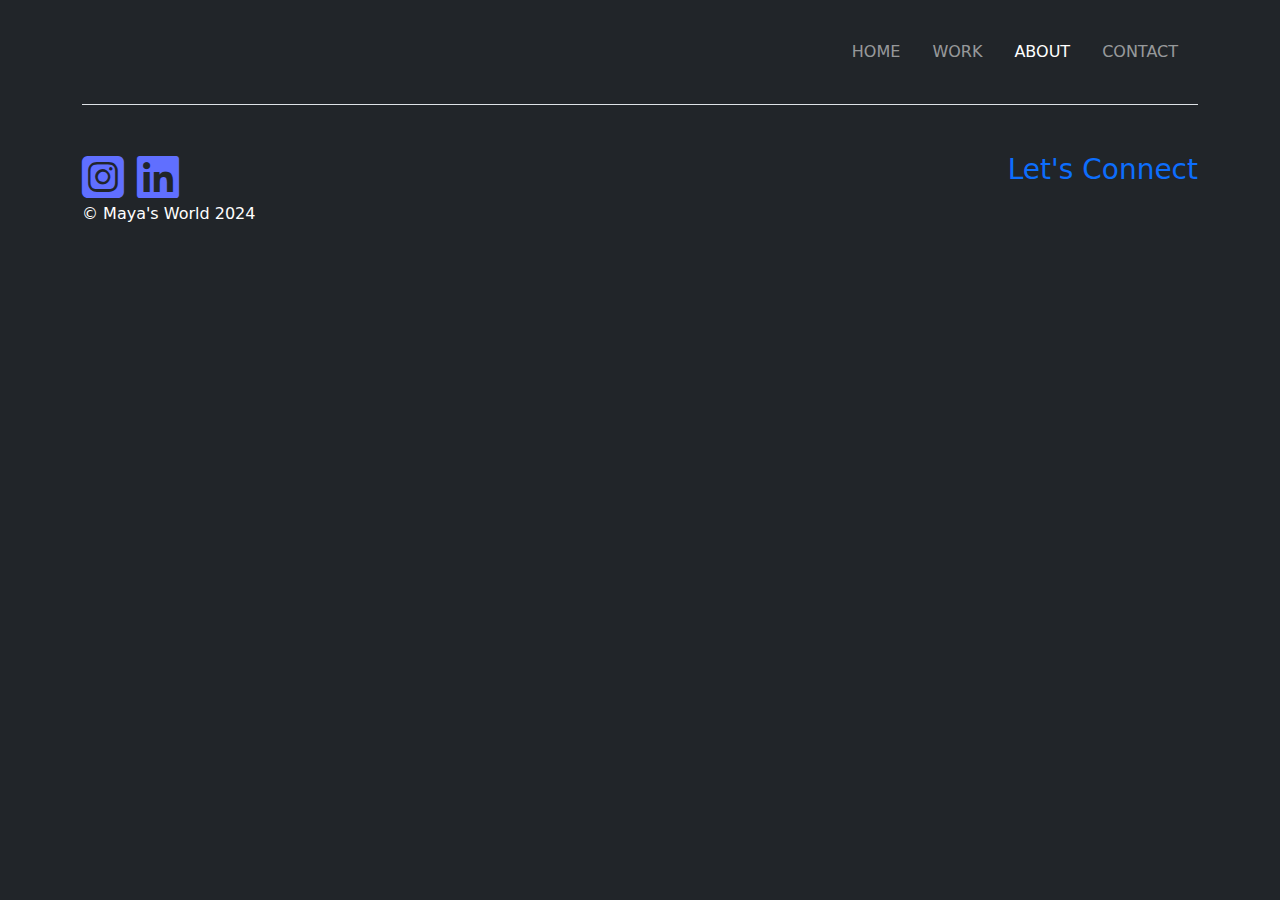
==== about.html @ 2b4720e1 "Adds html base, header and footer to contact, work and about pages" ====
<!doctype html>
<html lang="en">

<head>
    <meta charset="utf-8">
    <meta name="viewport" content="width=device-width, initial-scale=1">
    <title>Maya's World</title>
    <link href="https://cdn.jsdelivr.net/npm/bootstrap@5.3.3/dist/css/bootstrap.min.css" rel="stylesheet"
        integrity="sha384-QWTKZyjpPEjISv5WaRU9OFeRpok6YctnYmDr5pNlyT2bRjXh0JMhjY6hW+ALEwIH" crossorigin="anonymous">
    <!-- CSS Stylesheet link -->
    <link rel="stylesheet" href="css/main.css">
    <!-- Adobe Font Link -->
    <link rel="stylesheet" href="https://use.typekit.net/zvb3gah.css">
    <!-- Font Awesome Icons link -->
    <link rel="stylesheet" href="https://cdnjs.cloudflare.com/ajax/libs/font-awesome/6.5.0/css/all.min.css">
</head>

<!-- REMINDER : COPY AND PASTE TO OTHER HTML WHEN HEADER AND FOOTER ARE DONE -->

<body class="container bg-dark">
    <header>
        <!-- Maya's World Logo -->
        <a href="index.html"><img src="images/" alt=""></a>
        <!-- Navigation for HOME, WORK, ABOUT, and CONTACT pages, does not go to specific project pages -->
        <nav class="navbar navbar-expand-lg navbar-dark bg-dark">
            <div class="container-fluid">
                <!-- LOGO here -->
                <button class="navbar-toggler" type="button" data-bs-toggle="collapse" data-bs-target="#navbarNav"
                    aria-controls="navbarNav" aria-expanded="false" aria-label="Toggle navigation">
                    <span class="navbar-toggler-icon"></span>
                </button>
                <div class="collapse navbar-collapse" id="navbarNav">
                    <ul class="navbar-nav ms-auto">
                        <li class="nav-item">
                            <a class="nav-link" href="index.html">HOME</a>
                        </li>
                        <li class="nav-item">
                            <a class="nav-link ms-3" href="work.html">WORK</a>
                        </li>
                        <li class="nav-item">
                            <a class="nav-link  active  ms-3" aria-current="page" href="about.html">ABOUT</a>
                        </li>
                        <li class="nav-item">
                            <a class="nav-link ms-3" href="contact.html">CONTACT</a>
                        </li>
                    </ul>
                </div>
            </div>
        </nav>
    </header>
    <main>
    </main>
    <footer class="my-4 border-top">
        <div class="row mt-5">
            <div class="col-6">
                <a class="text-decoration-none socials" href="https://www.instagram.com/mayasworld.ca">
                    <i class="fa-brands fa-square-instagram  display-5 me-2 "></i>
                </a>
                <a class="text-decoration-none  socials" href="https://www.linkedin.com/in/maya-querido-194001239/">
                    <i class="fa-brands fa-linkedin display-5 me-2 "></i>
                </a>
                <p class="text-white copy">&copy Maya's World 2024</p>
            </div>
            <div class="col-6 d-flex justify-content-end">
                <a href="contact.html" class="text-decoration-none connect ">
                    <h3 class=" h3 ms-auto">Let's <span class="char1">C</span>onnect
                    </h3>
                </a>
            </div>
        </div>
    </footer>
    <script src="https://cdn.jsdelivr.net/npm/bootstrap@5.3.3/dist/js/bootstrap.bundle.min.js"
        integrity="sha384-YvpcrYf0tY3lHB60NNkmXc5s9fDVZLESaAA55NDzOxhy9GkcIdslK1eN7N6jIeHz" crossorigin="anonymous">
    </script>
</body>

</html>
---- css/main.css ----
/* BOOTSTRAP STYLES */

:root {
  --bs-primary: #606fff;
  --bs-secondary: #f1f2f2;
}

.nav-link.active,
.fa-brands {
  color: var(--bs-primary);
}

.text-white {
  color: var(--bs-secondary);
}

.h3 {
  font-weight: 400;
}
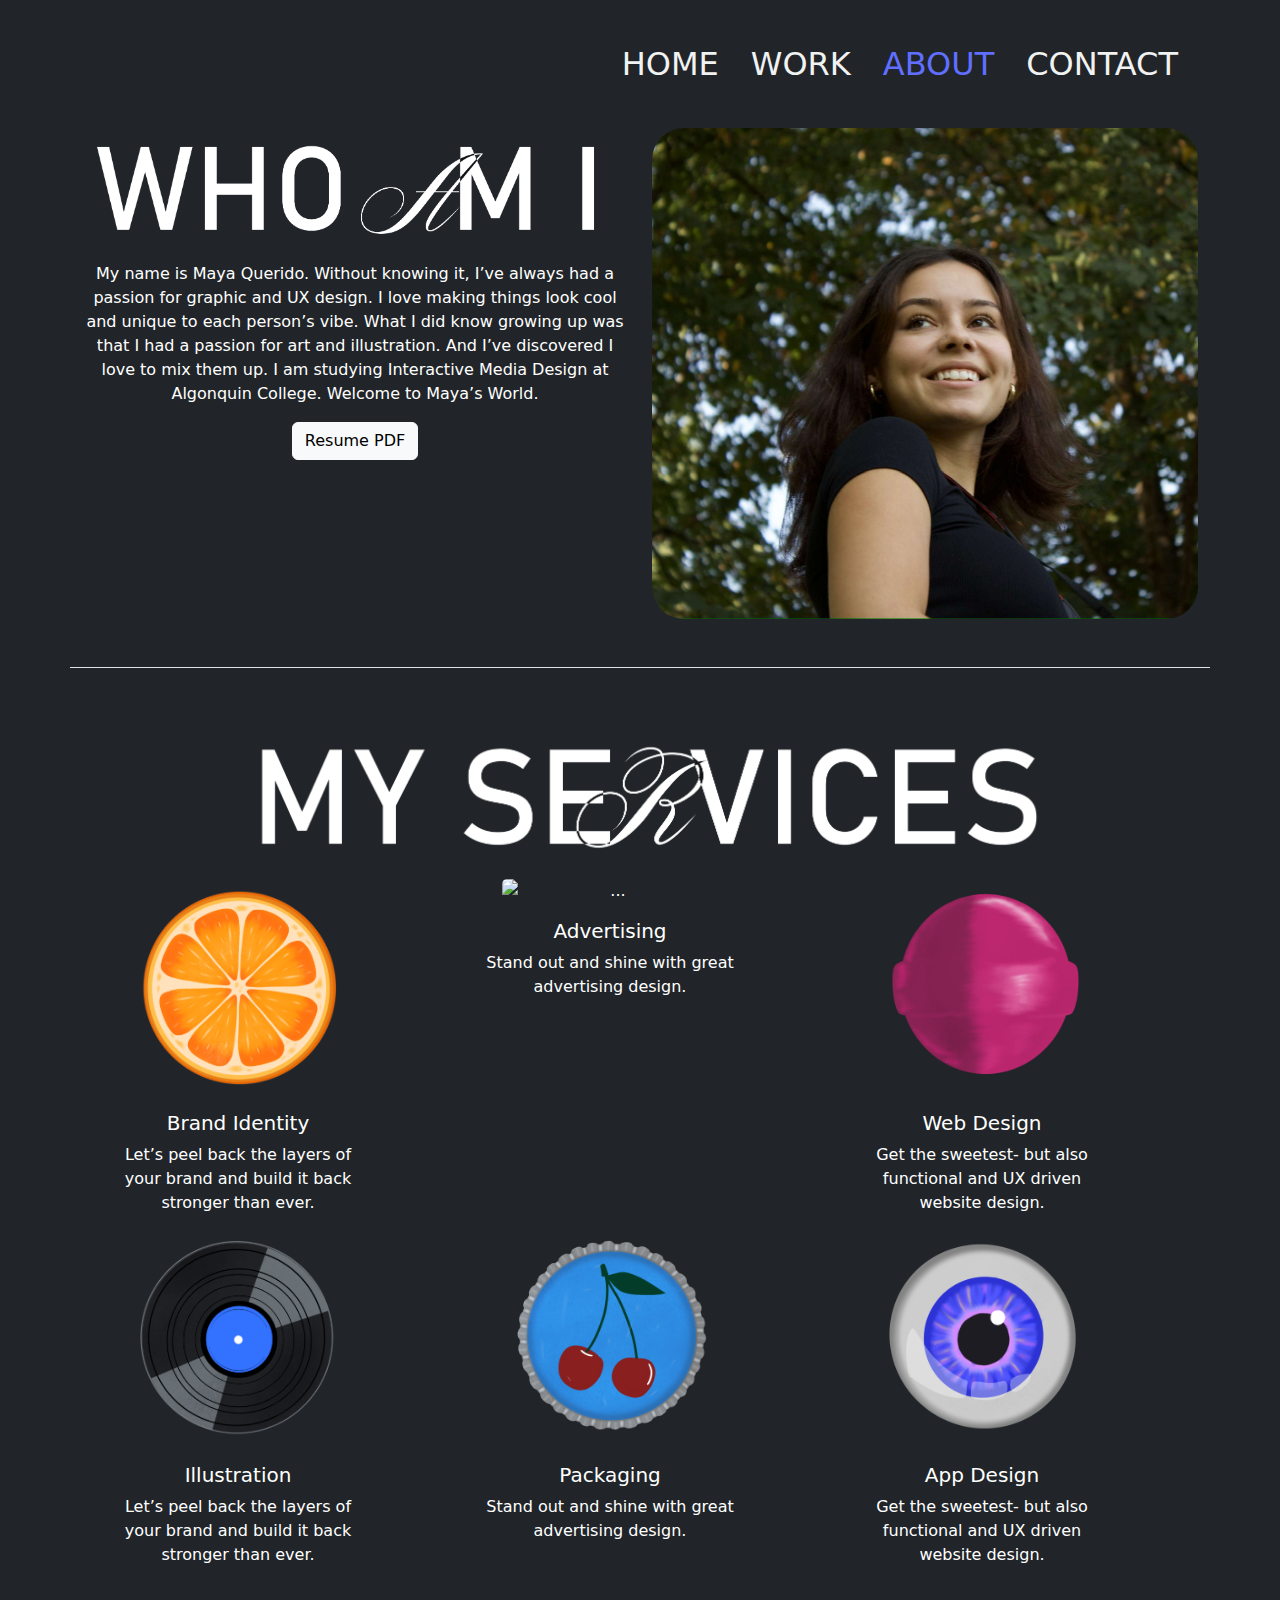
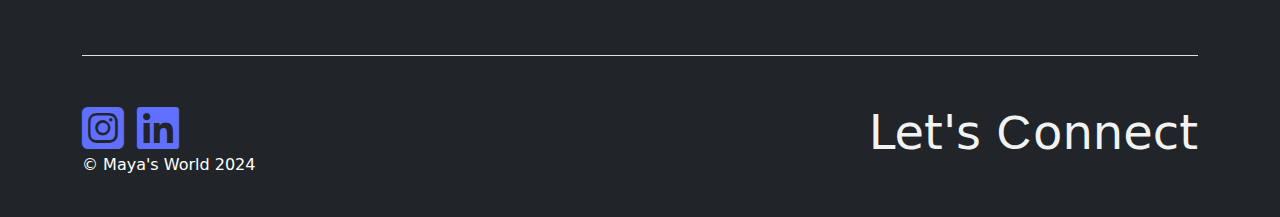
==== commit fe90ffe9: "Adds about me bio and my services section" ====
--- a/about.html
+++ b/about.html
@@ -49,6 +49,100 @@
         </nav>
     </header>
     <main>
+
+        <!-- Bio and Headshot -->
+        <div class="row mt-4 pb-2 border-bottom pb-5">
+            <div class="col-6 text-center">
+                <img class="img-fluid" src="images/who-am-i.png" alt="">
+                <p class="about-me text-white">My name is Maya Querido. Without knowing it, I’ve always had a passion
+                    for graphic
+                    and UX design. I
+                    love making things look cool and unique to each person’s vibe. What I did know growing up was that I
+                    had a passion for art and illustration. And I’ve discovered I love to mix them up. I am studying
+                    Interactive Media Design at Algonquin College. Welcome to Maya’s World. </p>
+                <a href="images/resume.pdf" target="_blank">
+                    <button class="btn btn-light resume">Resume PDF</button>
+                </a>
+            </div>
+            <div class="col-6">
+                <img class="img-fluid rounded-5" src="images/headshot.JPG" alt="Headshot of Maya Querido">
+            </div>
+        </div>
+
+        <!-- My Services Cards -->
+        <div class="d-flex justify-content-center">
+            <div class="container">
+                <div class="row text-center py-5 gx-4">
+                    <div class="col-12">
+                        <img class="w-75" src="images/services.png" alt="">
+                    </div>
+                    <!-- Brand Identity -->
+                    <div class="col-4">
+                        <div class="card bg-transparent text-white border-0" style="width: 18rem;">
+                            <img src="images/brand-identity.png" class="card-img-top mx-auto d-block w-75" alt="...">
+                            <div class="card-body">
+                                <h5 class="card-title">Brand Identity</h5>
+                                <p class="card-text">Let’s peel back the layers of your brand and build it back stronger
+                                    than ever.</p>
+                            </div>
+                        </div>
+                    </div>
+                    <!-- Advertising -->
+                    <div class="col-4">
+                        <div class="card bg-transparent text-white border-0" style="width: 18rem;">
+                            <img src="images/advertising.png" class="card-img-top mx-auto d-block w-75" alt="...">
+                            <div class="card-body">
+                                <h5 class="card-title">Advertising</h5>
+                                <p class="card-text">Stand out and shine with great advertising design.</p>
+                            </div>
+                        </div>
+                    </div>
+                    <!-- Web Design -->
+                    <div class="col-4">
+                        <div class="card bg-transparent text-white border-0" style="width: 18rem;">
+                            <img src="images/web-design.png" class="card-img-top mx-auto d-block w-75" alt="...">
+                            <div class="card-body">
+                                <h5 class="card-title">Web Design</h5>
+                                <p class="card-text">Get the sweetest- but also functional and UX driven website design.
+                                </p>
+                            </div>
+                        </div>
+                    </div>
+                    <!-- Illustration -->
+                    <div class="col-4">
+                        <div class="card bg-transparent text-white border-0" style="width: 18rem;">
+                            <img src="images/illustration.png" class="card-img-top mx-auto d-block w-75" alt="...">
+                            <div class="card-body">
+                                <h5 class="card-title">Illustration</h5>
+                                <p class="card-text">Let’s peel back the layers of your brand and build it back stronger
+                                    than ever.</p>
+                            </div>
+                        </div>
+                    </div>
+                    <!-- Packaging -->
+                    <div class="col-4">
+                        <div class="card bg-transparent text-white border-0" style="width: 18rem;">
+                            <img src="images/packaging.png" class="card-img-top mx-auto d-block w-75" alt="...">
+                            <div class="card-body">
+                                <h5 class="card-title">Packaging</h5>
+                                <p class="card-text">Stand out and shine with great advertising design.</p>
+                            </div>
+                        </div>
+                    </div>
+                    <!-- App Design -->
+                    <div class="col-4">
+                        <div class="card bg-transparent text-white border-0" style="width: 18rem;">
+                            <img src="images/app-design.png" class="card-img-top mx-auto d-block w-75" alt="...">
+                            <div class="card-body">
+                                <h5 class="card-title">App Design</h5>
+                                <p class="card-text">Get the sweetest- but also functional and UX driven website design.
+                                </p>
+                            </div>
+                        </div>
+                    </div>
+                </div>
+            </div>
+        </div>
     </main>
     <footer class="my-4 border-top">
         <div class="row mt-5">
--- a/css/main.css
+++ b/css/main.css
@@ -3,17 +3,70 @@
 :root {
   --bs-primary: #606fff;
   --bs-secondary: #f1f2f2;
-}
-
-.nav-link.active,
-.fa-brands {
-  color: var(--bs-primary);
+  --bs-tertiary: #ffaedd;
+  --bg-dark: #121217;
 }
 
 .text-white {
   color: var(--bs-secondary);
 }
 
+/* Styling Navigation */
+
+/* Add animations to hover */
+
+.navbar-nav .nav-link {
+  color: var(--bs-secondary);
+  font-size: 2rem;
+}
+
+.navbar-nav .nav-link.active {
+  color: var(--bs-primary);
+}
+
+.navbar-nav .nav-link:focus,
+.navbar-nav .nav-link:hover {
+  color: var(--bs-tertiary);
+}
+
+/* Styling Typefaces */
+.h2 {
+  font-family: "tangier", sans-serif;
+  font-weight: 500;
+  font-style: normal;
+}
+
 .h3 {
+  font-size: 3rem;
+  color: var(--bs-secondary);
   font-weight: 400;
 }
+
+/* Styling Footer */
+
+.char1 {
+  font-family: "tangier", sans-serif;
+  font-weight: 200;
+  font-style: normal;
+  margin-right: 2px;
+}
+
+.connect:hover h3 {
+  color: var(--bs-tertiary);
+}
+
+.connect:active h3 {
+  color: var(--bs-primary);
+}
+
+.socials:hover .fa-brands {
+  color: var(--bs-tertiary);
+}
+
+.socials:active .fa-brands {
+  color: var(--bs-secondary);
+}
+
+.fa-brands {
+  color: var(--bs-primary);
+}
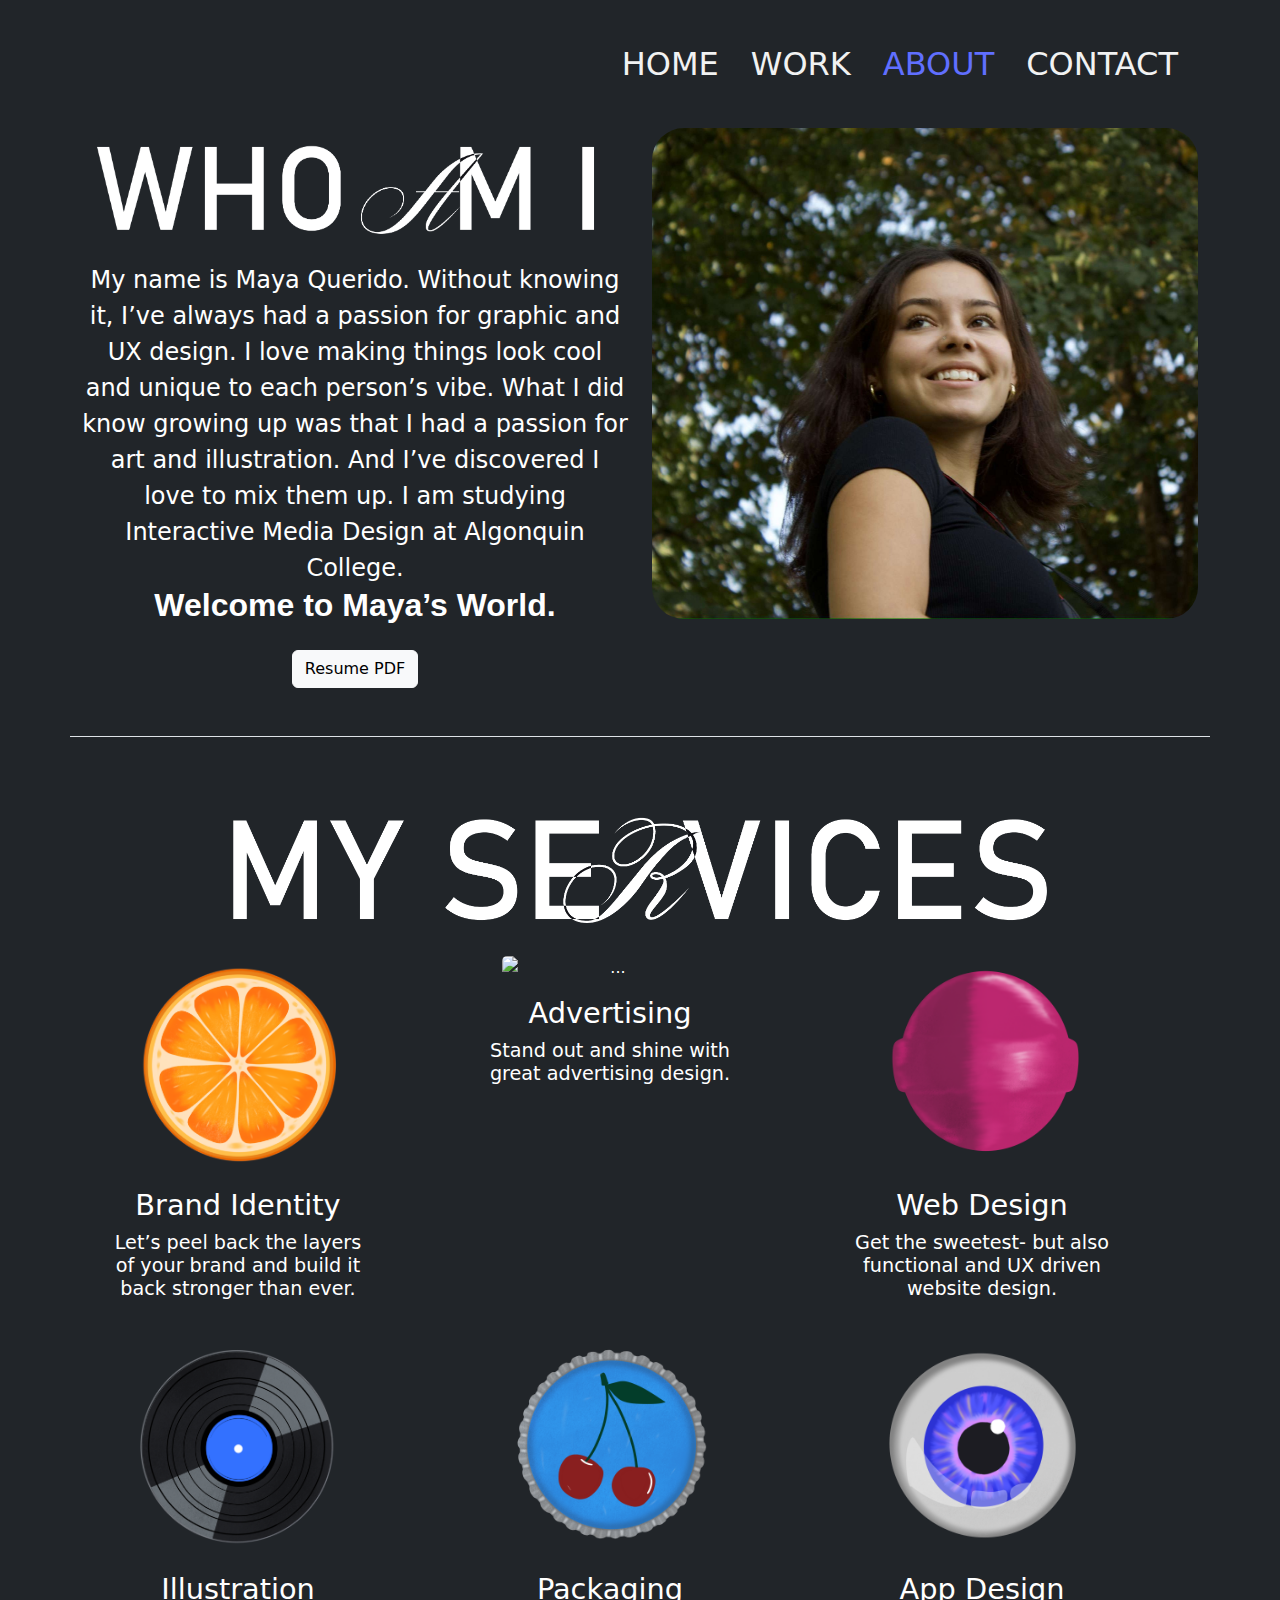
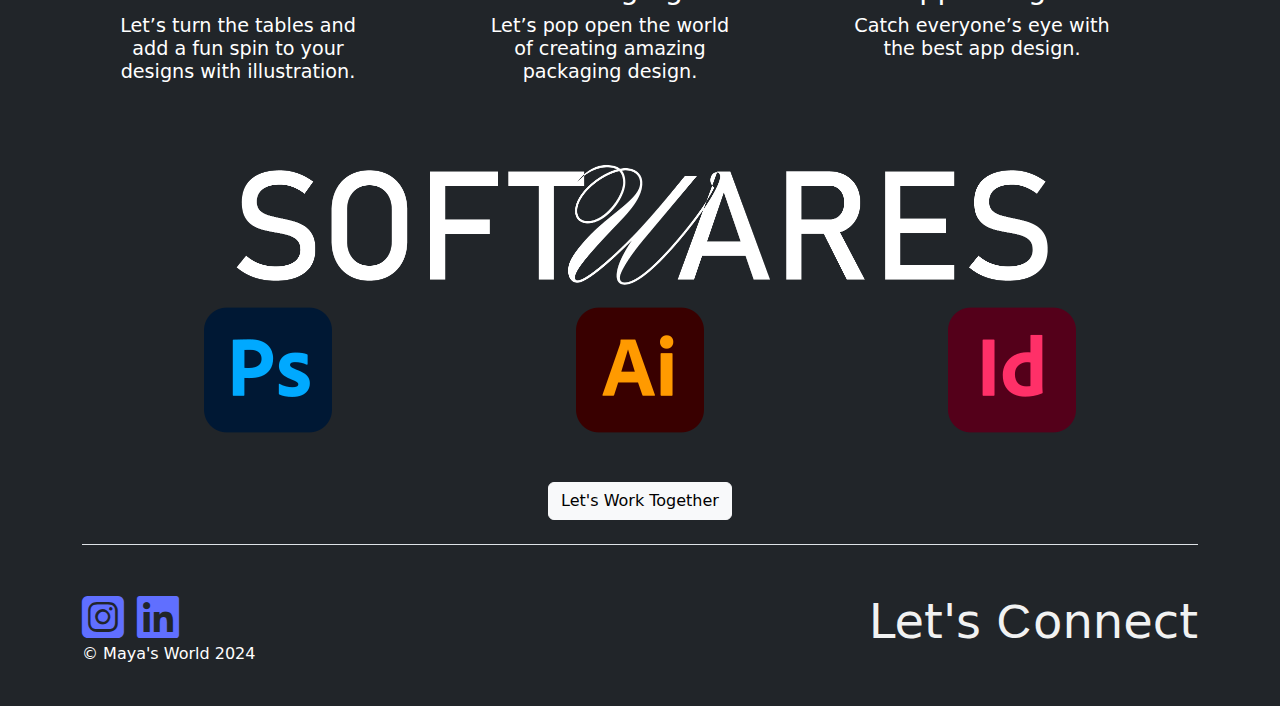
==== commit 34e542dd: "fixes layout on about page" ====
--- a/about.html
+++ b/about.html
@@ -51,7 +51,7 @@
     <main>
 
         <!-- Bio and Headshot -->
-        <div class="row mt-4 pb-2 border-bottom pb-5">
+        <div class="row mt-4 pb-2 border-bottom pb-5 bio">
             <div class="col-6 text-center">
                 <img class="img-fluid" src="images/who-am-i.png" alt="">
                 <p class="about-me text-white">My name is Maya Querido. Without knowing it, I’ve always had a passion
@@ -59,10 +59,10 @@
                     and UX design. I
                     love making things look cool and unique to each person’s vibe. What I did know growing up was that I
                     had a passion for art and illustration. And I’ve discovered I love to mix them up. I am studying
-                    Interactive Media Design at Algonquin College. Welcome to Maya’s World. </p>
-                <a href="images/resume.pdf" target="_blank">
-                    <button class="btn btn-light resume">Resume PDF</button>
-                </a>
+                    Interactive Media Design at Algonquin College. <br> <span class=" h2 fw-semibold">Welcome to Maya’s
+                        World.
+                    </span></p>
+                <a href="images/resume.pdf" target="_blank" class="btn btn-light resume mt-2">Resume PDF </a>
             </div>
             <div class="col-6">
                 <img class="img-fluid rounded-5" src="images/headshot.JPG" alt="Headshot of Maya Querido">
@@ -70,14 +70,15 @@
         </div>
 
         <!-- My Services Cards -->
-        <div class="d-flex justify-content-center">
+        <!-- Add rotating annimation when hover on drawings -->
+        <div class="d-flex justify-content-center cards">
             <div class="container">
                 <div class="row text-center py-5 gx-4">
                     <div class="col-12">
                         <img class="w-75" src="images/services.png" alt="">
                     </div>
                     <!-- Brand Identity -->
-                    <div class="col-4">
+                    <div class="col-lg-4 col-md-6 col-12">
                         <div class="card bg-transparent text-white border-0" style="width: 18rem;">
                             <img src="images/brand-identity.png" class="card-img-top mx-auto d-block w-75" alt="...">
                             <div class="card-body">
@@ -88,7 +89,7 @@
                         </div>
                     </div>
                     <!-- Advertising -->
-                    <div class="col-4">
+                    <div class="col-lg-4 col-md-6 col-12">
                         <div class="card bg-transparent text-white border-0" style="width: 18rem;">
                             <img src="images/advertising.png" class="card-img-top mx-auto d-block w-75" alt="...">
                             <div class="card-body">
@@ -98,7 +99,7 @@
                         </div>
                     </div>
                     <!-- Web Design -->
-                    <div class="col-4">
+                    <div class="col-lg-4 col-md-6 col-12">
                         <div class="card bg-transparent text-white border-0" style="width: 18rem;">
                             <img src="images/web-design.png" class="card-img-top mx-auto d-block w-75" alt="...">
                             <div class="card-body">
@@ -109,33 +110,33 @@
                         </div>
                     </div>
                     <!-- Illustration -->
-                    <div class="col-4">
+                    <div class="col-lg-4 col-md-6 col-12 mt-4">
                         <div class="card bg-transparent text-white border-0" style="width: 18rem;">
                             <img src="images/illustration.png" class="card-img-top mx-auto d-block w-75" alt="...">
                             <div class="card-body">
                                 <h5 class="card-title">Illustration</h5>
-                                <p class="card-text">Let’s peel back the layers of your brand and build it back stronger
-                                    than ever.</p>
+                                <p class="card-text">Let’s turn the tables and add a fun spin to your designs with
+                                    illustration.</p>
                             </div>
                         </div>
                     </div>
                     <!-- Packaging -->
-                    <div class="col-4">
+                    <div class="col-lg-4 col-md-6 col-12 mt-4">
                         <div class="card bg-transparent text-white border-0" style="width: 18rem;">
                             <img src="images/packaging.png" class="card-img-top mx-auto d-block w-75" alt="...">
                             <div class="card-body">
                                 <h5 class="card-title">Packaging</h5>
-                                <p class="card-text">Stand out and shine with great advertising design.</p>
+                                <p class="card-text">Let’s pop open the world of creating amazing packaging design.</p>
                             </div>
                         </div>
                     </div>
                     <!-- App Design -->
-                    <div class="col-4">
+                    <div class="col-lg-4 col-md-6 col-12 mt-4">
                         <div class="card bg-transparent text-white border-0" style="width: 18rem;">
                             <img src="images/app-design.png" class="card-img-top mx-auto d-block w-75" alt="...">
                             <div class="card-body">
                                 <h5 class="card-title">App Design</h5>
-                                <p class="card-text">Get the sweetest- but also functional and UX driven website design.
+                                <p class="card-text">Catch everyone’s eye with the best app design.
                                 </p>
                             </div>
                         </div>
@@ -143,14 +144,38 @@
                 </div>
             </div>
         </div>
+        <div class="container">
+            <div class="row justify-content-center">
+                <div class="col-12 text-center">
+                    <img src="images/softwares.png" alt="" class="img-fluid w-75">
+                </div>
+            </div>
+            <div class="row justify-content-center">
+                <div class="col-4 text-center">
+                    <img src="images/photoshop.png" alt="Photoshop Logo">
+                </div>
+                <div class="col-4 text-center">
+                    <img src="images/illustrator.png" alt="Illustrator Logo">
+                </div>
+                <div class="col-4 text-center">
+                    <img src="images/indesign.png" alt="InDesign Logo">
+                </div>
+            </div>
+        </div>
+
+        <div class="d-flex justify-content-center mt-5">
+            <a href="contact.html" class="btn btn-light">Let's Work Together</a>
+        </div>
+
     </main>
     <footer class="my-4 border-top">
         <div class="row mt-5">
             <div class="col-6">
-                <a class="text-decoration-none socials" href="https://www.instagram.com/mayasworld.ca">
+                <a class="text-decoration-none socials" href="https://www.instagram.com/mayasworld.ca" target="_blank">
                     <i class="fa-brands fa-square-instagram  display-5 me-2 "></i>
                 </a>
-                <a class="text-decoration-none  socials" href="https://www.linkedin.com/in/maya-querido-194001239/">
+                <a class="text-decoration-none  socials" href="https://www.linkedin.com/in/maya-querido-194001239/"
+                    target="_blank">
                     <i class="fa-brands fa-linkedin display-5 me-2 "></i>
                 </a>
                 <p class="text-white copy">&copy Maya's World 2024</p>
--- a/css/main.css
+++ b/css/main.css
@@ -33,7 +33,7 @@
 .h2 {
   font-family: "tangier", sans-serif;
   font-weight: 500;
-  font-style: normal;
+  font-style: n11ormal;
 }
 
 .h3 {
@@ -70,3 +70,18 @@
 .fa-brands {
   color: var(--bs-primary);
 }
+
+/* Styling About */
+
+.about-me {
+  font-size: 1.5rem;
+}
+
+.card-text {
+  font-size: 1.2rem;
+  line-height: 1.2em;
+}
+
+.card-title {
+  font-size: 1.8rem;
+}
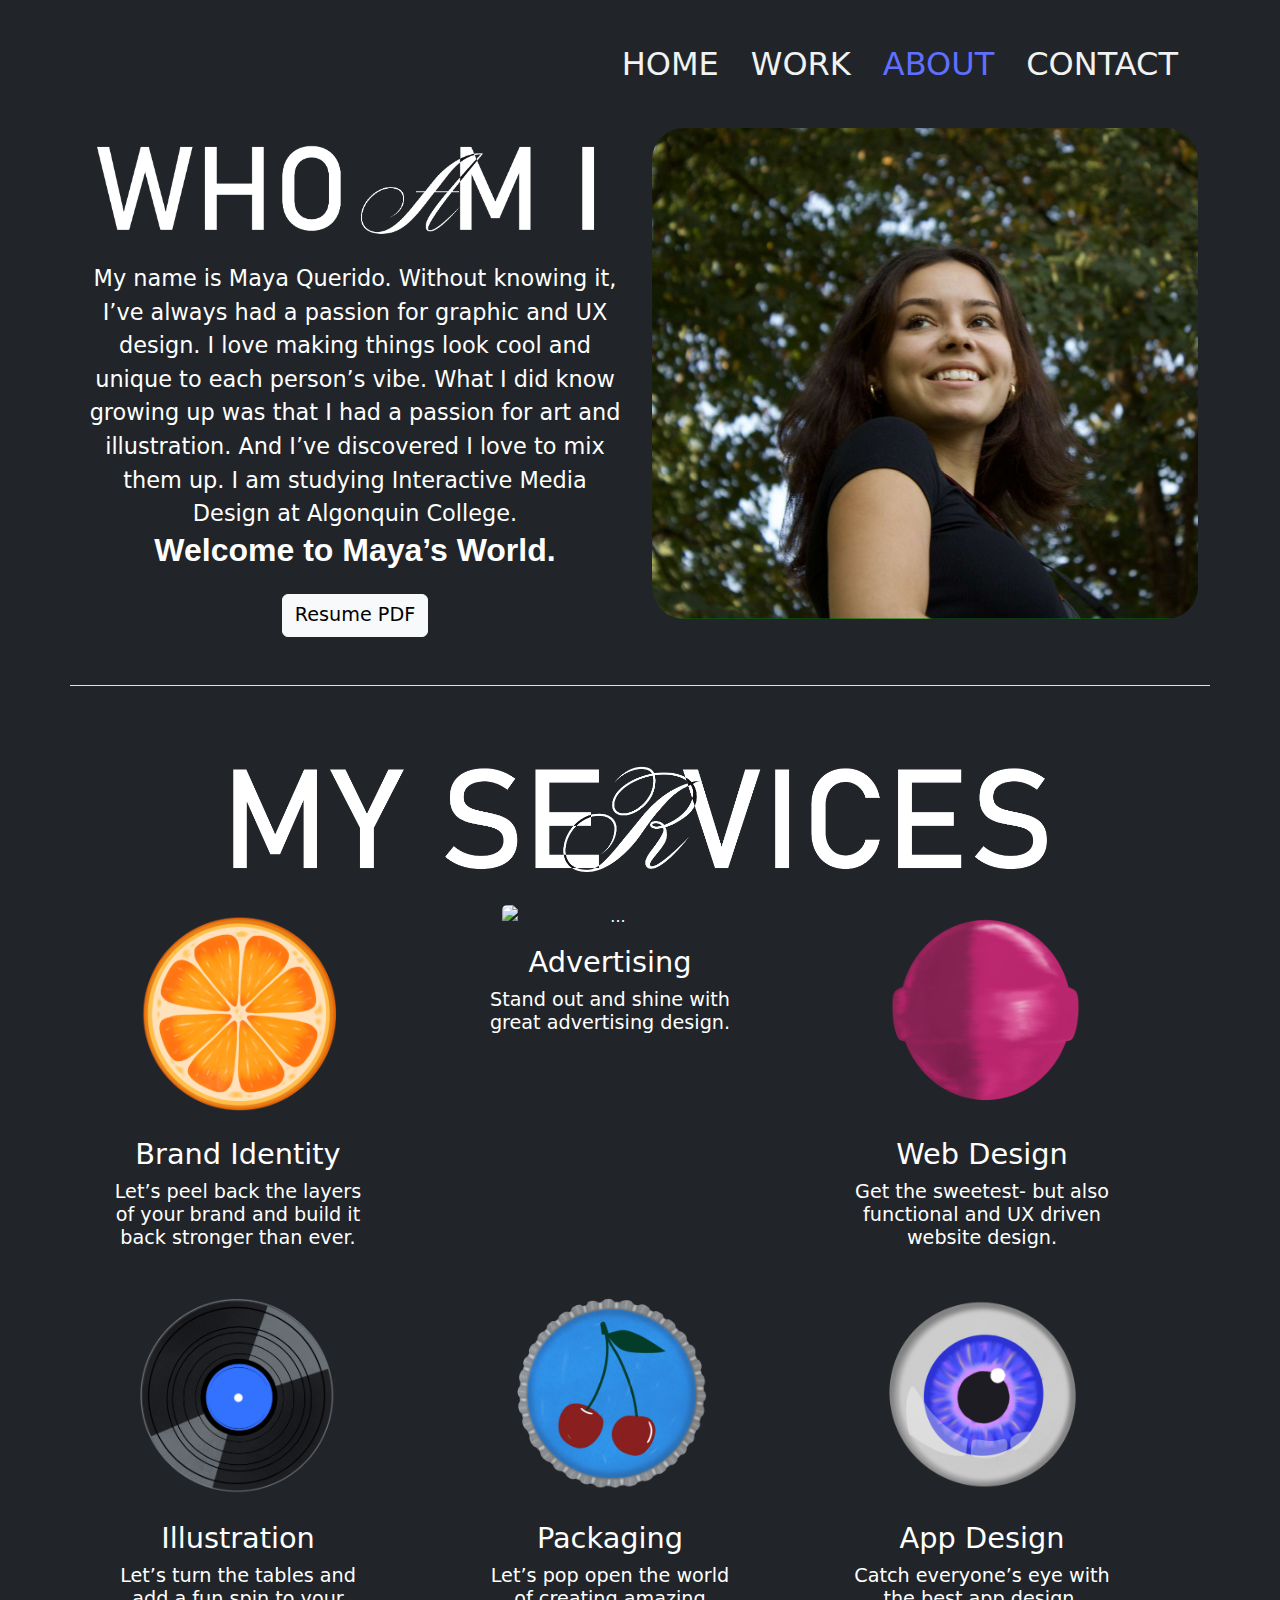
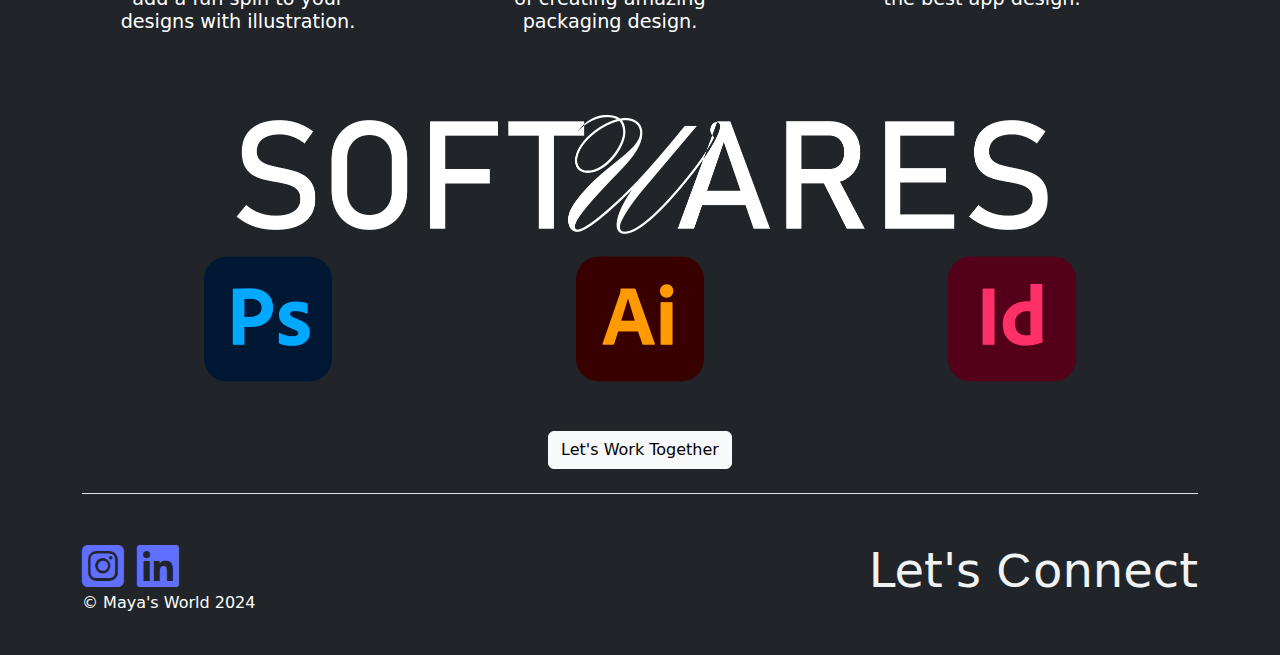
==== commit a14b9cbc: "Changes format of about layout" ====
--- a/about.html
+++ b/about.html
@@ -151,13 +151,13 @@
                 </div>
             </div>
             <div class="row justify-content-center">
-                <div class="col-4 text-center">
+                <div class="col text-center">
                     <img src="images/photoshop.png" alt="Photoshop Logo">
                 </div>
-                <div class="col-4 text-center">
+                <div class="col text-center">
                     <img src="images/illustrator.png" alt="Illustrator Logo">
                 </div>
-                <div class="col-4 text-center">
+                <div class="col text-center">
                     <img src="images/indesign.png" alt="InDesign Logo">
                 </div>
             </div>
--- a/css/main.css
+++ b/css/main.css
@@ -33,7 +33,7 @@
 .h2 {
   font-family: "tangier", sans-serif;
   font-weight: 500;
-  font-style: n11ormal;
+  font-style: normal;
 }
 
 .h3 {
@@ -71,10 +71,70 @@
   color: var(--bs-primary);
 }
 
+/* Styling Projects Page */
+
+.project-container {
+  position: relative;
+  height: 500px;
+}
+
+.project-container:not(:hover) {
+  filter: blur(5px); /* Adjust the blur radius as needed */
+}
+
+.project-container > div {
+  position: absolute;
+  top: 0;
+  bottom: 0;
+  left: 0;
+  right: 0;
+}
+
+.project-container > .project-img {
+  background-size: cover;
+  background-position: 20%;
+  height: 500px;
+  opacity: 50%;
+}
+
+.farm {
+  background-image: url(../images/farm.jpg);
+  background-size: cover;
+  background-position-x: 60%;
+  height: 500px;
+}
+
+.pop {
+  background-image: url(../images/pop.jpg);
+  background-size: contain;
+  height: 500px;
+}
+
+.dream {
+  background-image: url(../images/dream.jpg);
+  background-size: cover;
+  background-position: center;
+  height: 500px;
+}
+
+.bunny {
+  background-image: url(../images/bunny.jpg);
+  background-size: cover;
+  background-position: top;
+  height: 500px;
+}
+
+/* PROJECT PAGES */
+
+/* Pop Therapy Page */
+.pop-text {
+  color: #6f3b2d;
+}
+
 /* Styling About */
 
 .about-me {
-  font-size: 1.5rem;
+  font-size: 1.4rem;
 }
 
 .card-text {
@@ -85,3 +145,8 @@
 .card-title {
   font-size: 1.8rem;
 }
+
+.cards a,
+.bio a {
+  font-size: 1.2rem;
+}
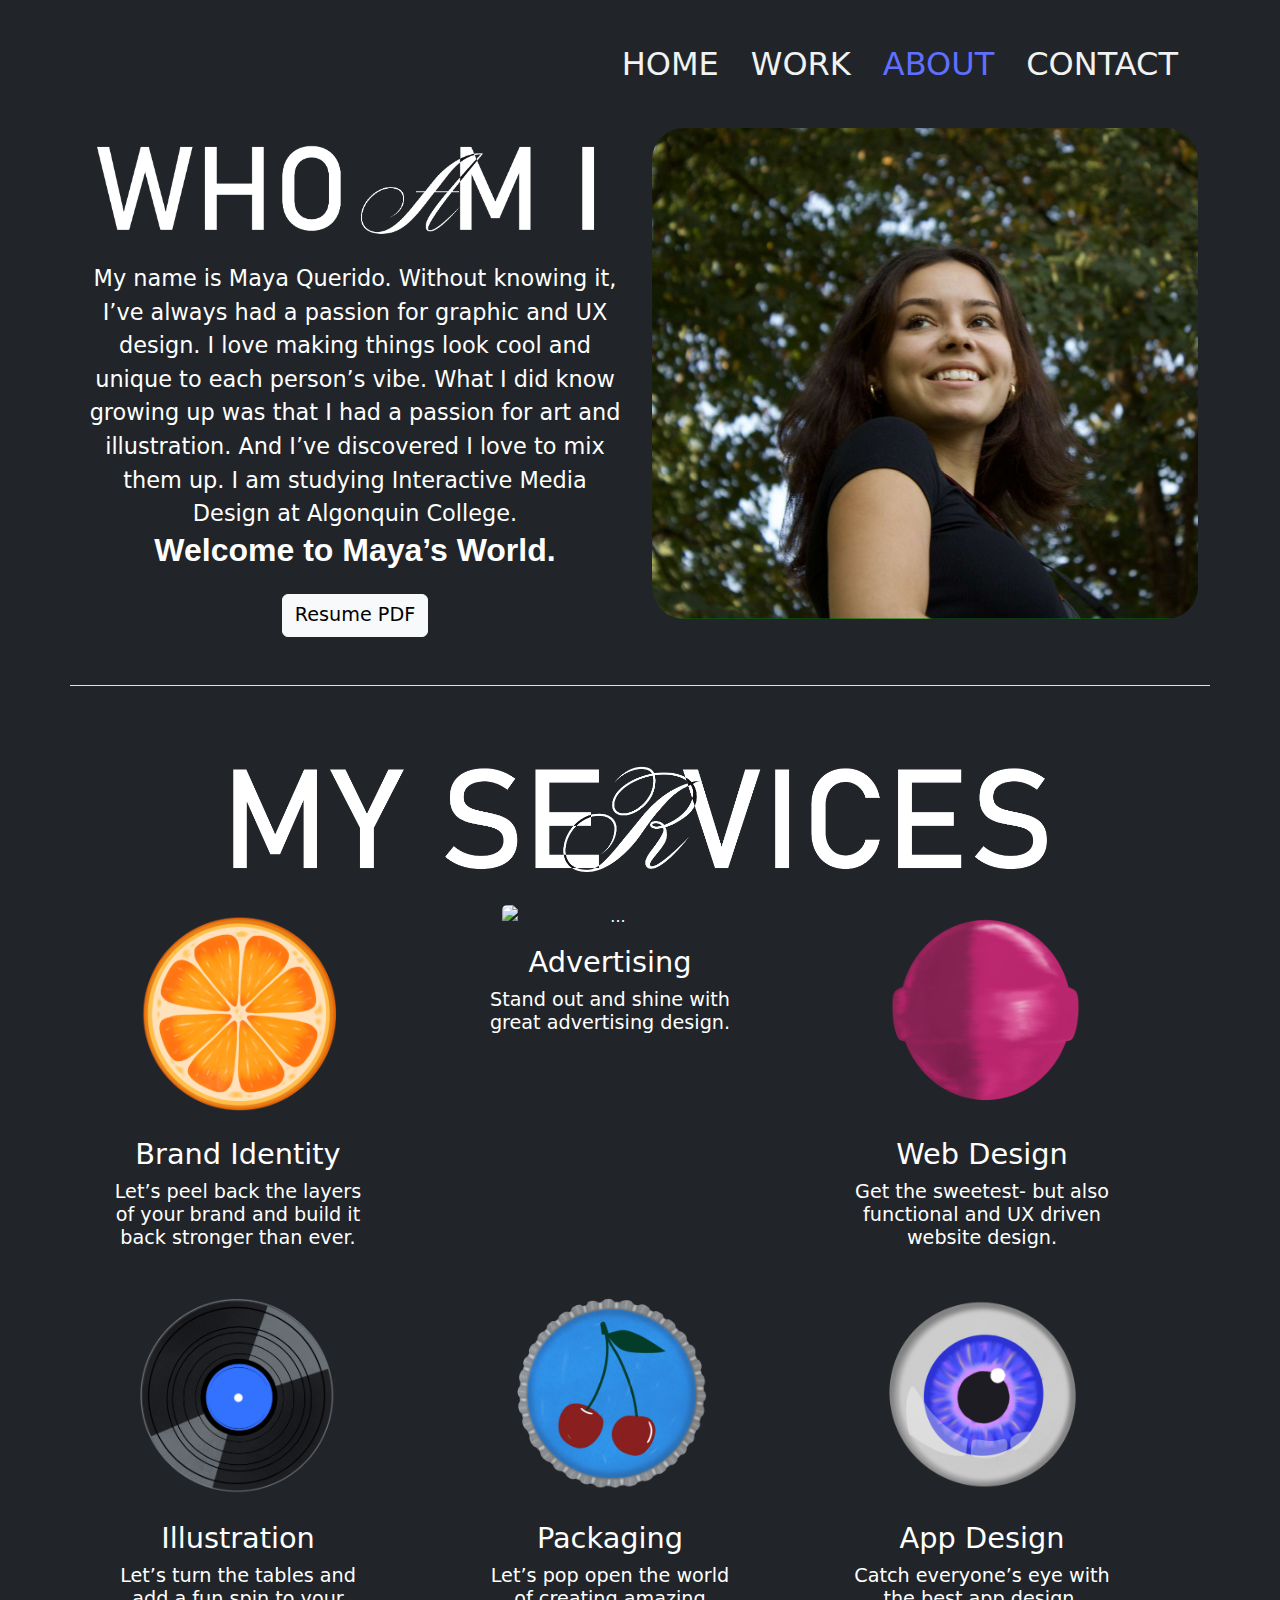
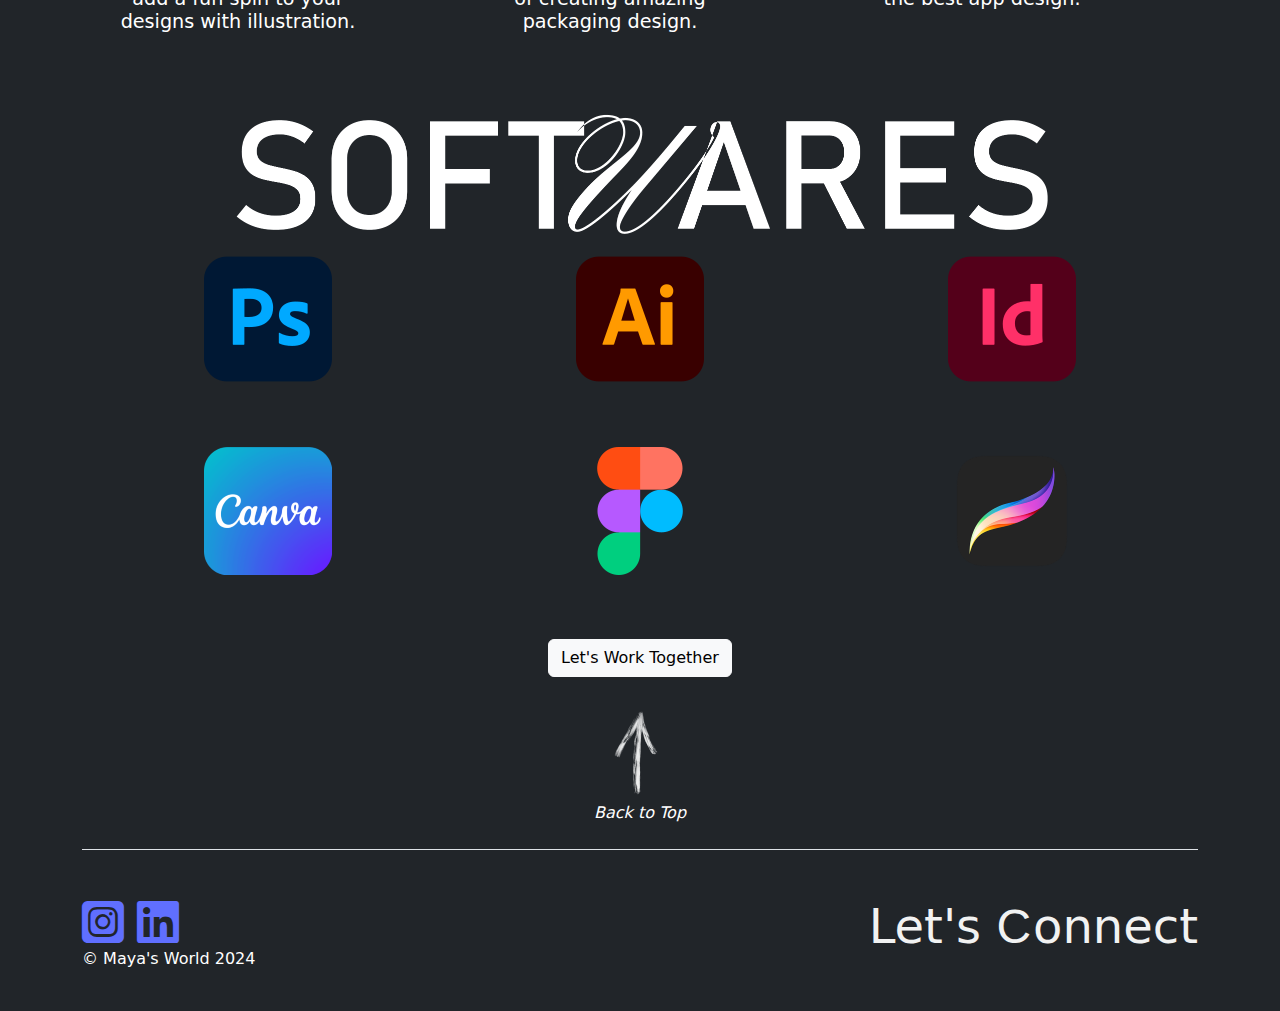
==== commit 66844bec: "Adds slide in animation from CSS Animate library and optimizes for mobile and ipad" ====
--- a/about.html
+++ b/about.html
@@ -13,6 +13,8 @@
     <link rel="stylesheet" href="https://use.typekit.net/zvb3gah.css">
     <!-- Font Awesome Icons link -->
     <link rel="stylesheet" href="https://cdnjs.cloudflare.com/ajax/libs/font-awesome/6.5.0/css/all.min.css">
+    <!-- Animation CSS Library link -->
+    <link rel="stylesheet" href="css/animate.css">
 </head>
 
 <!-- REMINDER : COPY AND PASTE TO OTHER HTML WHEN HEADER AND FOOTER ARE DONE -->
@@ -48,11 +50,11 @@
             </div>
         </nav>
     </header>
-    <main>
+    <main class="animate__animated animate__slideInUp">
 
         <!-- Bio and Headshot -->
         <div class="row mt-4 pb-2 border-bottom pb-5 bio">
-            <div class="col-6 text-center">
+            <div class="col-lg-6 text-center">
                 <img class="img-fluid" src="images/who-am-i.png" alt="">
                 <p class="about-me text-white">My name is Maya Querido. Without knowing it, I’ve always had a passion
                     for graphic
@@ -64,7 +66,7 @@
                     </span></p>
                 <a href="images/resume.pdf" target="_blank" class="btn btn-light resume mt-2">Resume PDF </a>
             </div>
-            <div class="col-6">
+            <div class="col-lg-6 text-center">
                 <img class="img-fluid rounded-5" src="images/headshot.JPG" alt="Headshot of Maya Querido">
             </div>
         </div>
@@ -80,7 +82,8 @@
                     <!-- Brand Identity -->
                     <div class="col-lg-4 col-md-6 col-12">
                         <div class="card bg-transparent text-white border-0" style="width: 18rem;">
-                            <img src="images/brand-identity.png" class="card-img-top mx-auto d-block w-75" alt="...">
+                            <img src="images/brand-identity.png" class="card-img-top mx-auto d-block w-75 rotate"
+                                alt="...">
                             <div class="card-body">
                                 <h5 class="card-title">Brand Identity</h5>
                                 <p class="card-text">Let’s peel back the layers of your brand and build it back stronger
@@ -91,7 +94,8 @@
                     <!-- Advertising -->
                     <div class="col-lg-4 col-md-6 col-12">
                         <div class="card bg-transparent text-white border-0" style="width: 18rem;">
-                            <img src="images/advertising.png" class="card-img-top mx-auto d-block w-75" alt="...">
+                            <img src="images/advertising.png" class="card-img-top mx-auto d-block w-75 rotate"
+                                alt="...">
                             <div class="card-body">
                                 <h5 class="card-title">Advertising</h5>
                                 <p class="card-text">Stand out and shine with great advertising design.</p>
@@ -101,7 +105,7 @@
                     <!-- Web Design -->
                     <div class="col-lg-4 col-md-6 col-12">
                         <div class="card bg-transparent text-white border-0" style="width: 18rem;">
-                            <img src="images/web-design.png" class="card-img-top mx-auto d-block w-75" alt="...">
+                            <img src="images/web-design.png" class="card-img-top mx-auto d-block w-75 rotate" alt="...">
                             <div class="card-body">
                                 <h5 class="card-title">Web Design</h5>
                                 <p class="card-text">Get the sweetest- but also functional and UX driven website design.
@@ -112,7 +116,8 @@
                     <!-- Illustration -->
                     <div class="col-lg-4 col-md-6 col-12 mt-4">
                         <div class="card bg-transparent text-white border-0" style="width: 18rem;">
-                            <img src="images/illustration.png" class="card-img-top mx-auto d-block w-75" alt="...">
+                            <img src="images/illustration.png" class="card-img-top mx-auto d-block w-75 rotate"
+                                alt="...">
                             <div class="card-body">
                                 <h5 class="card-title">Illustration</h5>
                                 <p class="card-text">Let’s turn the tables and add a fun spin to your designs with
@@ -123,7 +128,7 @@
                     <!-- Packaging -->
                     <div class="col-lg-4 col-md-6 col-12 mt-4">
                         <div class="card bg-transparent text-white border-0" style="width: 18rem;">
-                            <img src="images/packaging.png" class="card-img-top mx-auto d-block w-75" alt="...">
+                            <img src="images/packaging.png" class="card-img-top mx-auto d-block w-75 rotate" alt="...">
                             <div class="card-body">
                                 <h5 class="card-title">Packaging</h5>
                                 <p class="card-text">Let’s pop open the world of creating amazing packaging design.</p>
@@ -133,7 +138,7 @@
                     <!-- App Design -->
                     <div class="col-lg-4 col-md-6 col-12 mt-4">
                         <div class="card bg-transparent text-white border-0" style="width: 18rem;">
-                            <img src="images/app-design.png" class="card-img-top mx-auto d-block w-75" alt="...">
+                            <img src="images/app-design.png" class="card-img-top mx-auto d-block w-75 rotate" alt="...">
                             <div class="card-body">
                                 <h5 class="card-title">App Design</h5>
                                 <p class="card-text">Catch everyone’s eye with the best app design.
@@ -151,40 +156,54 @@
                 </div>
             </div>
             <div class="row justify-content-center">
-                <div class="col text-center">
+                <div class="col-md-4 col-sm-12 text-center mb-3">
                     <img src="images/photoshop.png" alt="Photoshop Logo">
                 </div>
-                <div class="col text-center">
+                <div class="col-md-4 col-sm-12 text-center mb-3">
                     <img src="images/illustrator.png" alt="Illustrator Logo">
                 </div>
-                <div class="col text-center">
+                <div class="col-md-4 col-sm-12 text-center mb-3">
                     <img src="images/indesign.png" alt="InDesign Logo">
                 </div>
             </div>
-        </div>
-
+            <div class="row mt-5 justify-content-center">
+                <div class="col-md-4 col-sm-12 text-center mb-3">
+                    <img src="images/canva.png" alt="Canva Logo">
+                </div>
+                <div class="col-md-4 col-sm-12 text-center mb-3">
+                    <img src="images/figma.png" alt="Figma Logo">
+                </div>
+                <div class="col-md-4 col-sm-12 text-center mb-3">
+                    <img src="images/procreate.png" alt="Procreate Logo">
+                </div>
+            </div>
+        </div>
         <div class="d-flex justify-content-center mt-5">
             <a href="contact.html" class="btn btn-light">Let's Work Together</a>
         </div>
-
+        <div class="mt-4 text-center">
+            <a href="#">
+                <img src="images/btt-arrow.png" alt="Back To Top Arrow">
+            </a>
+            <p class="text-white fst-italic">Back to Top</p>
+        </div>
     </main>
     <footer class="my-4 border-top">
         <div class="row mt-5">
-            <div class="col-6">
+            <div class="col-md-6 order-md-last text-center text-md-end mb-3 mb-md-0">
+                <a href="contact.html" class="text-decoration-none connect">
+                    <h3 class="h3 mb-0">Let's <span class="char1">C</span>onnect</h3>
+                </a>
+            </div>
+            <div class="col-md-6 text-center text-md-start">
                 <a class="text-decoration-none socials" href="https://www.instagram.com/mayasworld.ca" target="_blank">
-                    <i class="fa-brands fa-square-instagram  display-5 me-2 "></i>
+                    <i class="fa-brands fa-square-instagram display-5 me-2"></i>
                 </a>
-                <a class="text-decoration-none  socials" href="https://www.linkedin.com/in/maya-querido-194001239/"
+                <a class="text-decoration-none socials" href="https://www.linkedin.com/in/maya-querido-194001239/"
                     target="_blank">
-                    <i class="fa-brands fa-linkedin display-5 me-2 "></i>
+                    <i class="fa-brands fa-linkedin display-5 me-2"></i>
                 </a>
                 <p class="text-white copy">&copy Maya's World 2024</p>
-            </div>
-            <div class="col-6 d-flex justify-content-end">
-                <a href="contact.html" class="text-decoration-none connect ">
-                    <h3 class=" h3 ms-auto">Let's <span class="char1">C</span>onnect
-                    </h3>
-                </a>
             </div>
         </div>
     </footer>
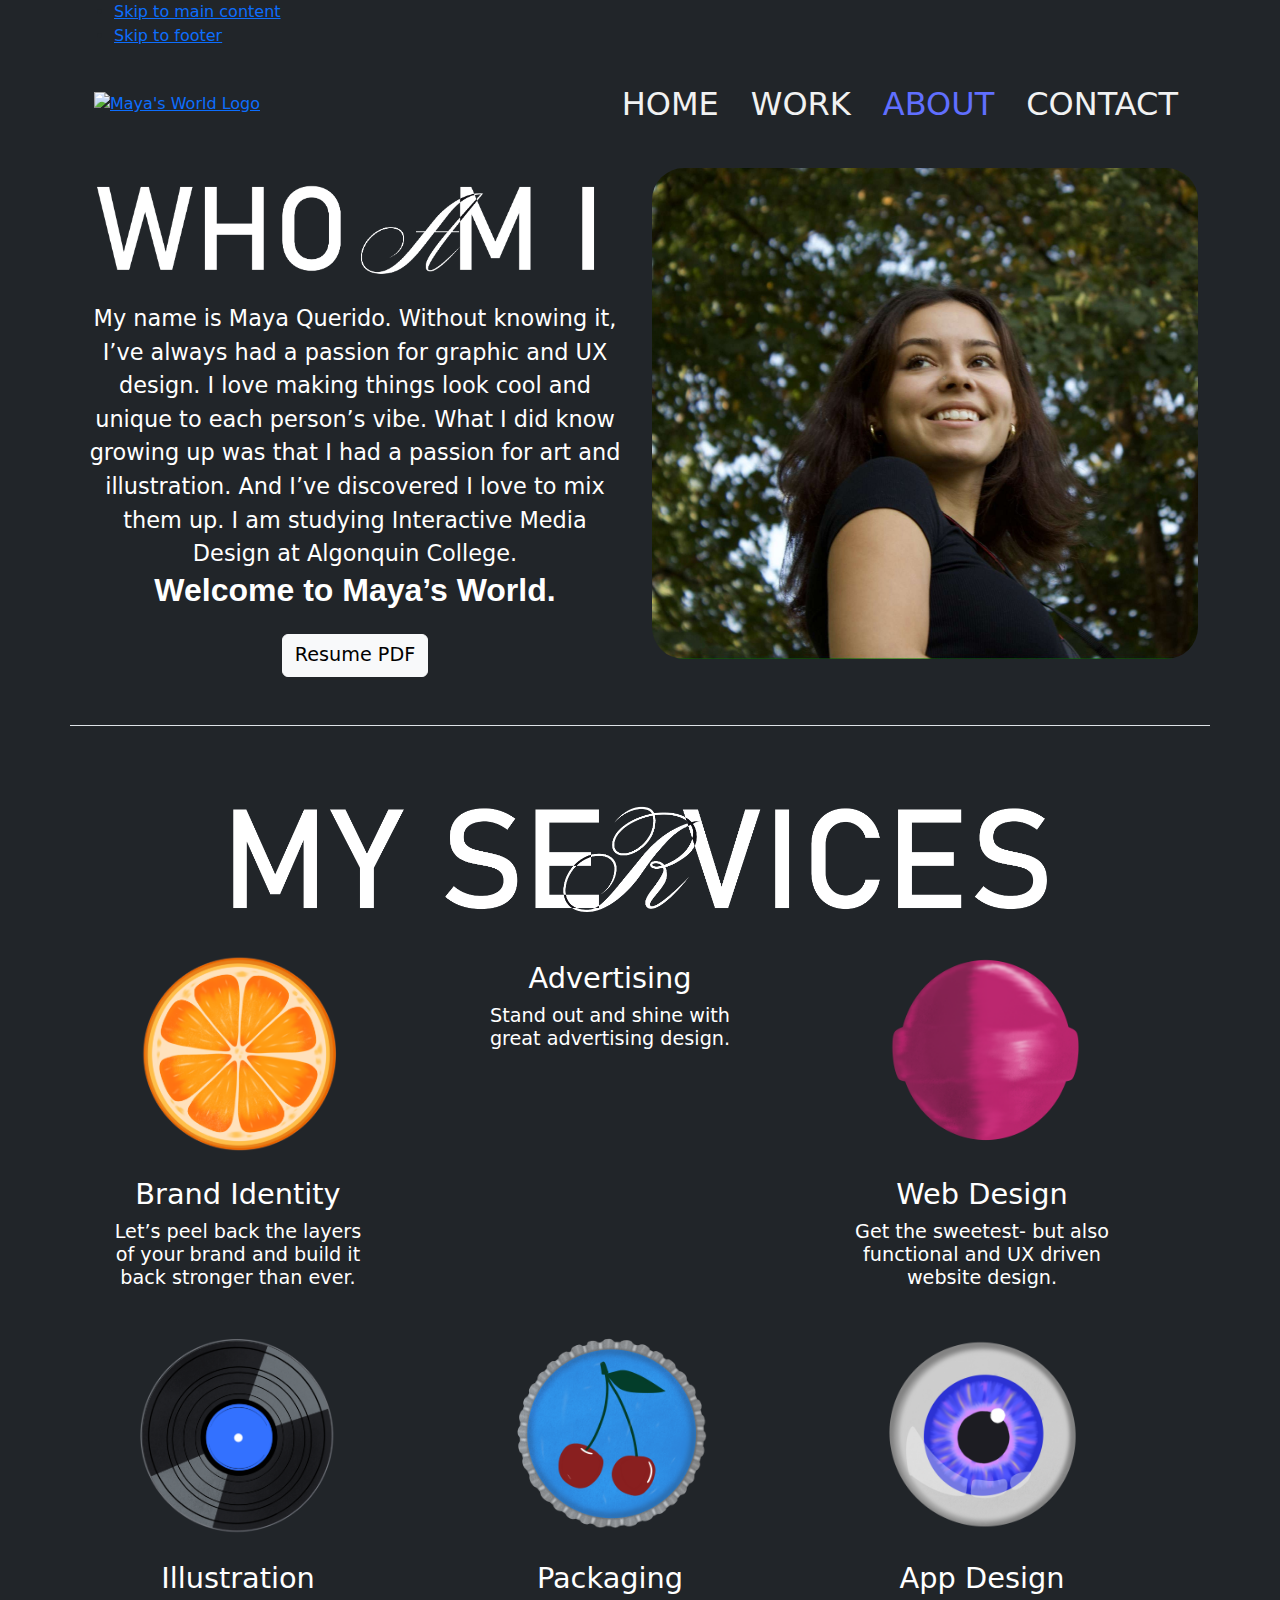
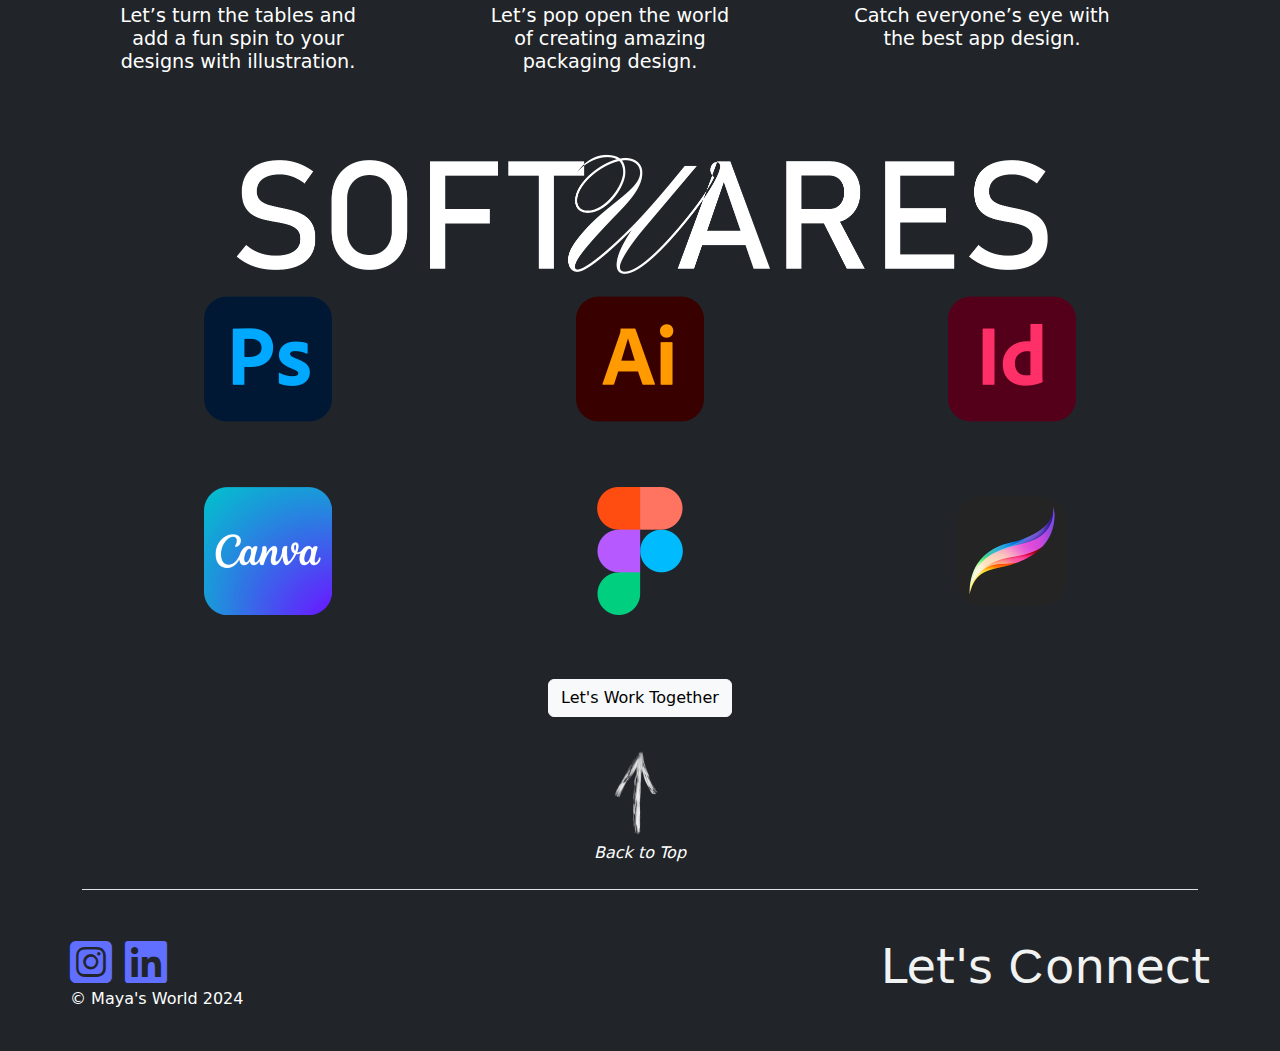
==== commit 244b1aa6: "Adds accessibility and last minute changes" ====
--- a/about.html
+++ b/about.html
@@ -21,28 +21,36 @@
 
 <body class="container bg-dark">
     <header>
-        <!-- Maya's World Logo -->
-        <a href="index.html"><img src="images/" alt=""></a>
+        <!-- Skip links -->
+        <nav class="skip-links">
+            <ul>
+                <li><a href="#main-content">Skip to main content</a></li>
+                <li><a href="#footer">Skip to footer</a></li>
+            </ul>
+        </nav>
         <!-- Navigation for HOME, WORK, ABOUT, and CONTACT pages, does not go to specific project pages -->
         <nav class="navbar navbar-expand-lg navbar-dark bg-dark">
             <div class="container-fluid">
-                <!-- LOGO here -->
+                <a href="index.html">
+                    <img src="images/mw-logo-01.png" class="mw-logo img-fluid" alt="Maya's World Logo">
+                </a>
+                <!-- Navigation that becomes hamburger nav on ipad and mobile screens -->
                 <button class="navbar-toggler" type="button" data-bs-toggle="collapse" data-bs-target="#navbarNav"
                     aria-controls="navbarNav" aria-expanded="false" aria-label="Toggle navigation">
                     <span class="navbar-toggler-icon"></span>
                 </button>
                 <div class="collapse navbar-collapse" id="navbarNav">
                     <ul class="navbar-nav ms-auto">
-                        <li class="nav-item">
+                        <li class="nav-item" role="menuitem">
                             <a class="nav-link" href="index.html">HOME</a>
                         </li>
-                        <li class="nav-item">
+                        <li class="nav-item" role="menuitem">
                             <a class="nav-link ms-3" href="work.html">WORK</a>
                         </li>
-                        <li class="nav-item">
-                            <a class="nav-link  active  ms-3" aria-current="page" href="about.html">ABOUT</a>
-                        </li>
-                        <li class="nav-item">
+                        <li class="nav-item" role="menuitem">
+                            <a class="nav-link ms-3 active" aria-current="page" href="about.html">ABOUT</a>
+                        </li>
+                        <li class="nav-item" role="menuitem">
                             <a class="nav-link ms-3" href="contact.html">CONTACT</a>
                         </li>
                     </ul>
@@ -50,12 +58,12 @@
             </div>
         </nav>
     </header>
-    <main class="animate__animated animate__slideInUp">
+    <main class="animate__animated animate__slideInUp" id="main-content">
 
         <!-- Bio and Headshot -->
         <div class="row mt-4 pb-2 border-bottom pb-5 bio">
             <div class="col-lg-6 text-center">
-                <img class="img-fluid" src="images/who-am-i.png" alt="">
+                <img class="img-fluid" src="images/who-am-i.png" alt="Who Am I?">
                 <p class="about-me text-white">My name is Maya Querido. Without knowing it, I’ve always had a passion
                     for graphic
                     and UX design. I
@@ -64,7 +72,8 @@
                     Interactive Media Design at Algonquin College. <br> <span class=" h2 fw-semibold">Welcome to Maya’s
                         World.
                     </span></p>
-                <a href="images/resume.pdf" target="_blank" class="btn btn-light resume mt-2">Resume PDF </a>
+                <a href="images/resume.pdf" target="_blank" class="btn btn-light resume mt-2 btn-projects">Resume PDF
+                </a>
             </div>
             <div class="col-lg-6 text-center">
                 <img class="img-fluid rounded-5" src="images/headshot.JPG" alt="Headshot of Maya Querido">
@@ -77,13 +86,13 @@
             <div class="container">
                 <div class="row text-center py-5 gx-4">
                     <div class="col-12">
-                        <img class="w-75" src="images/services.png" alt="">
+                        <img class="w-75" src="images/services.png" alt="My Services">
                     </div>
                     <!-- Brand Identity -->
                     <div class="col-lg-4 col-md-6 col-12">
                         <div class="card bg-transparent text-white border-0" style="width: 18rem;">
                             <img src="images/brand-identity.png" class="card-img-top mx-auto d-block w-75 rotate"
-                                alt="...">
+                                alt="">
                             <div class="card-body">
                                 <h5 class="card-title">Brand Identity</h5>
                                 <p class="card-text">Let’s peel back the layers of your brand and build it back stronger
@@ -94,8 +103,7 @@
                     <!-- Advertising -->
                     <div class="col-lg-4 col-md-6 col-12">
                         <div class="card bg-transparent text-white border-0" style="width: 18rem;">
-                            <img src="images/advertising.png" class="card-img-top mx-auto d-block w-75 rotate"
-                                alt="...">
+                            <img src="images/advertising.png" class="card-img-top mx-auto d-block w-75 rotate" alt="">
                             <div class="card-body">
                                 <h5 class="card-title">Advertising</h5>
                                 <p class="card-text">Stand out and shine with great advertising design.</p>
@@ -105,7 +113,7 @@
                     <!-- Web Design -->
                     <div class="col-lg-4 col-md-6 col-12">
                         <div class="card bg-transparent text-white border-0" style="width: 18rem;">
-                            <img src="images/web-design.png" class="card-img-top mx-auto d-block w-75 rotate" alt="...">
+                            <img src="images/web-design.png" class="card-img-top mx-auto d-block w-75 rotate" alt="">
                             <div class="card-body">
                                 <h5 class="card-title">Web Design</h5>
                                 <p class="card-text">Get the sweetest- but also functional and UX driven website design.
@@ -116,8 +124,7 @@
                     <!-- Illustration -->
                     <div class="col-lg-4 col-md-6 col-12 mt-4">
                         <div class="card bg-transparent text-white border-0" style="width: 18rem;">
-                            <img src="images/illustration.png" class="card-img-top mx-auto d-block w-75 rotate"
-                                alt="...">
+                            <img src="images/illustration.png" class="card-img-top mx-auto d-block w-75 rotate" alt="">
                             <div class="card-body">
                                 <h5 class="card-title">Illustration</h5>
                                 <p class="card-text">Let’s turn the tables and add a fun spin to your designs with
@@ -128,7 +135,7 @@
                     <!-- Packaging -->
                     <div class="col-lg-4 col-md-6 col-12 mt-4">
                         <div class="card bg-transparent text-white border-0" style="width: 18rem;">
-                            <img src="images/packaging.png" class="card-img-top mx-auto d-block w-75 rotate" alt="...">
+                            <img src="images/packaging.png" class="card-img-top mx-auto d-block w-75 rotate" alt="">
                             <div class="card-body">
                                 <h5 class="card-title">Packaging</h5>
                                 <p class="card-text">Let’s pop open the world of creating amazing packaging design.</p>
@@ -138,7 +145,7 @@
                     <!-- App Design -->
                     <div class="col-lg-4 col-md-6 col-12 mt-4">
                         <div class="card bg-transparent text-white border-0" style="width: 18rem;">
-                            <img src="images/app-design.png" class="card-img-top mx-auto d-block w-75 rotate" alt="...">
+                            <img src="images/app-design.png" class="card-img-top mx-auto d-block w-75 rotate" alt="">
                             <div class="card-body">
                                 <h5 class="card-title">App Design</h5>
                                 <p class="card-text">Catch everyone’s eye with the best app design.
@@ -152,7 +159,7 @@
         <div class="container">
             <div class="row justify-content-center">
                 <div class="col-12 text-center">
-                    <img src="images/softwares.png" alt="" class="img-fluid w-75">
+                    <img src="images/softwares.png" alt="My Softwares" class="img-fluid w-75">
                 </div>
             </div>
             <div class="row justify-content-center">
@@ -188,14 +195,14 @@
             <p class="text-white fst-italic">Back to Top</p>
         </div>
     </main>
-    <footer class="my-4 border-top">
+    <footer class="my-4 border-top" id="footer" role="contentinfo">
         <div class="row mt-5">
-            <div class="col-md-6 order-md-last text-center text-md-end mb-3 mb-md-0">
-                <a href="contact.html" class="text-decoration-none connect">
+            <div class="col-md-6 order-md-last text-center text-md-end mb-3 mb-md-0 p-0">
+                <a href="contact.html" class="text-decoration-none connect" role="link">
                     <h3 class="h3 mb-0">Let's <span class="char1">C</span>onnect</h3>
                 </a>
             </div>
-            <div class="col-md-6 text-center text-md-start">
+            <div class="col-md-6 text-center text-md-start p-0">
                 <a class="text-decoration-none socials" href="https://www.instagram.com/mayasworld.ca" target="_blank">
                     <i class="fa-brands fa-square-instagram display-5 me-2"></i>
                 </a>
--- a/css/main.css
+++ b/css/main.css
@@ -38,6 +38,12 @@
 
 .h3 {
   font-size: 3rem;
+  color: var(--bs-secondary);
+  font-weight: 400;
+}
+
+.h3-mbl {
+  font-size: 2rem;
   color: var(--bs-secondary);
   font-weight: 400;
 }
@@ -131,7 +137,7 @@
   color: #6f3b2d;
 }
 
-/* Styling About */
+/* ABOUT PAGE */
 
 .about-me {
   font-size: 1.4rem;
@@ -150,3 +156,18 @@
 .bio a {
   font-size: 1.2rem;
 }
+
+@keyframes rotateImage {
+  0% {
+    transform: rotate(0deg);
+    transform: rotate(360deg);
+  }
+}
+
+.rotate {
+  transition: transform 5s;
+}
+
+.rotate:hover {
+  animation: rotateImage 5s infinite linear;
+}
